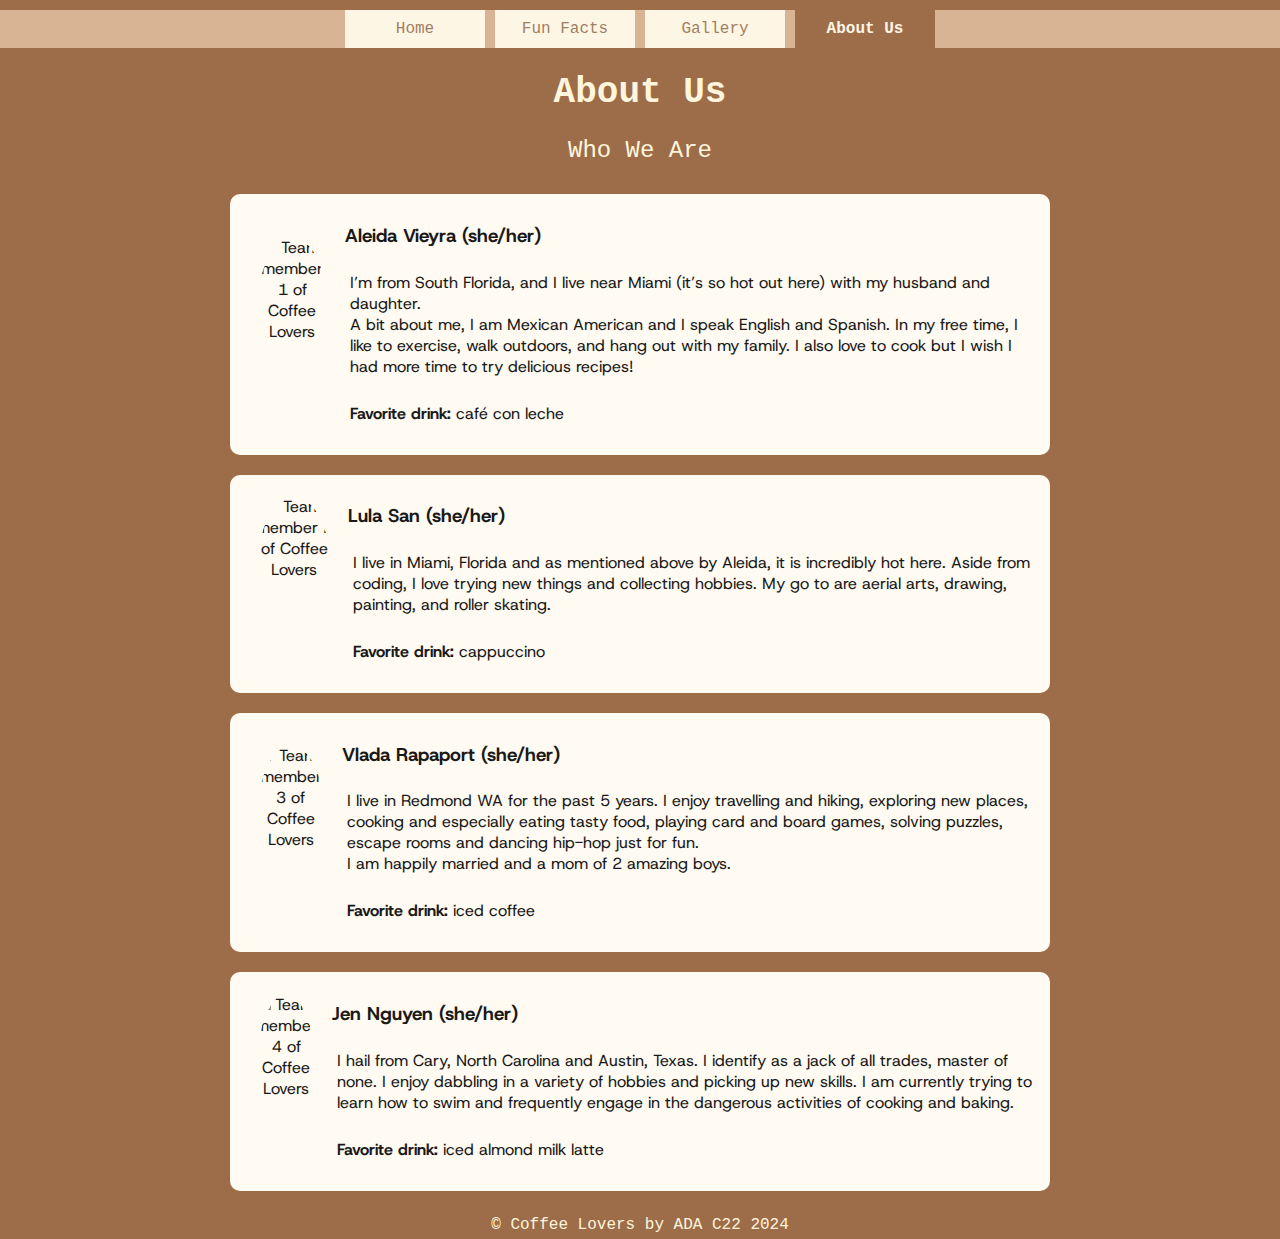
==== pages/about_us.html @ 30fc0765 "updated style for About Us" ====
<!DOCTYPE html>
<html lang="en">
    <head>
        <meta charset="UTF-8">
        <meta http-equiv="X-UA-Compatible" content="IE=edge">
        <meta name="viewport" content="width=device-width, initial-scale=1.0">
        <title>About Us</title>
        <link rel="stylesheet" href="../styles/style.css">
        <link rel="stylesheet" href="../styles/about_us.css">
        <!-- Font -->
        <link rel="preconnect" href="https://fonts.googleapis.com">
        <link rel="preconnect" href="https://fonts.gstatic.com" crossorigin>
        <link href="https://fonts.googleapis.com/css2?family=Host+Grotesk:ital,wght@0,300..800;1,300..800&family=Jost:ital,wght@0,100..900;1,100..900&family=Merriweather:ital,wght@0,300;0,400;0,700;0,900;1,300;1,400;1,700;1,900&family=Overpass:ital,wght@0,100..900;1,100..900&family=Roboto:ital,wght@0,100;0,300;0,400;0,500;0,700;0,900;1,100;1,300;1,400;1,500;1,700;1,900&display=swap" rel="stylesheet">
    </head>
    <body>
        <header>
            <nav>
            <a href="../index.html">Home</a>
            <a href="facts.html">Fun Facts</a>
            <a href="gallery.html">Gallery</a>
            <a href="about_us.html" class="active">About Us</a>
            </nav>
        </header>
        <main>
            <section>
                <h1>About Us</h1>
                <h2>Who We Are</h2>
                <div class="container">
                    <div class="team-member">
                        <img src="../assets/pic_aleida.jpeg" alt="Team member 1 of Coffee Lovers">
                        <div>
                            <h3>Aleida Vieyra (she/her)</h3>
                            <p>I’m from South Florida, and I live near Miami (it’s so hot out here) with my husband and daughter.
                                <br>A bit about me, I am Mexican American and I speak English and Spanish. In my free time, I like to exercise, walk outdoors, and hang out with my family. I also love to cook but I wish I had more time to try delicious recipes!</p>
                            <p><b>Favorite drink:</b> café con leche</p>
                        </div>
                    </div>
                    <div class="team-member">
                        <img src="../assets/pic_lula.jpeg" alt="Team member 2 of Coffee Lovers">
                        <div>
                            <h3>Lula San (she/her)</h3>
                            <p>I live in Miami, Florida and as mentioned above by Aleida, it is incredibly hot here. Aside from coding, I love trying new things and collecting hobbies. My go to are aerial arts, drawing, painting, and roller skating.</p>
                            <p><b>Favorite drink:</b> cappuccino</p>
                        </div>
                    </div>
                    <div class="team-member">
                        <img src="../assets/pic_vlada.jpeg" alt="Team member 3 of Coffee Lovers">
                        <div>
                            <h3>Vlada Rapaport (she/her)</h3>
                            <p>I live in Redmond WA for the past 5 years. I enjoy travelling and hiking, exploring new places, cooking and especially eating tasty food, playing card and board games, solving puzzles, escape rooms and dancing hip-hop just for fun.
                                <br>I am happily married and a mom of 2 amazing boys.</p>
                            <p><b>Favorite drink:</b> iced coffee</p>
                        </div>
                    </div>
                    <div class="team-member">
                        <img src="../assets/pic_jen.jpeg" alt="Team member 4 of Coffee Lovers">
                        <div>
                            <h3>Jen Nguyen (she/her)</h3>
                            <p>I hail from Cary, North Carolina and Austin, Texas. I identify as a jack of all trades, master of none. I enjoy dabbling in a variety of hobbies and picking up new skills. I am currently trying to learn how to swim and frequently engage in the dangerous activities of cooking and baking.</p>
                            <p><b>Favorite drink:</b> iced almond milk latte</p>
                        </div>
                    </div>
                </div>
            </section>
        </main>
        <footer>
            &copy; Coffee Lovers by ADA C22 2024
        </footer>
    </body>
</html>
---- styles/style.css ----
html {
    text-align: center;
}
---- styles/about_us.css ----
html {
    background-color: #9D6D49;
    font-family: Courier;
    color: #FEF5DC;
}

body {
    margin: 0px;
}

header {
    background-color: #D8B494;
    width: 100%;
}

header a:hover {
    background-color: #D8B494;
}

nav {
    display: flex;
    justify-content: center;
    margin-top: 10px;
}

nav a {
    margin: 0 5px;
    padding: 10px 20px;
    text-decoration: none;
    color: #9F7F63;
    background-color: #FEF6E5;
    width: 100px;
}

nav a:hover{
    background-color: #9D6D49;
    color: #FEF6E5;
}

nav a.active {
    background-color: #9D6D49;
    color: #FEF6E5;
    font-weight: 600;
}

h1 {
    font-size: 36px;
    font-weight: 600;
}

h2 {
    font-weight: 300;
}

h3 {
    text-align: left;
}

.container {
    font-family: "Host Grotesk";
    display: flex;
    flex-direction: column;
    align-items: center;
    justify-content: center;
    color: #1A1917;
    margin: 15px auto;
    max-width: 1000px;
}

.team-member img {
    margin-left: 15px;
    margin-right: 15px;
    width: 175px;
    height: 175px;
    border-radius: 50%;
}

.team-member div {
    text-align: left;
}

.team-member p {
    padding: 5px;
}

.team-member {
    display: flex;
    align-items: center;
    margin: 10px;
    max-width: 800px;
    background-color: #FFFBF3;
    border-radius: 10px;
    padding: 10px;
}

footer {
    margin-bottom: 5px;
}
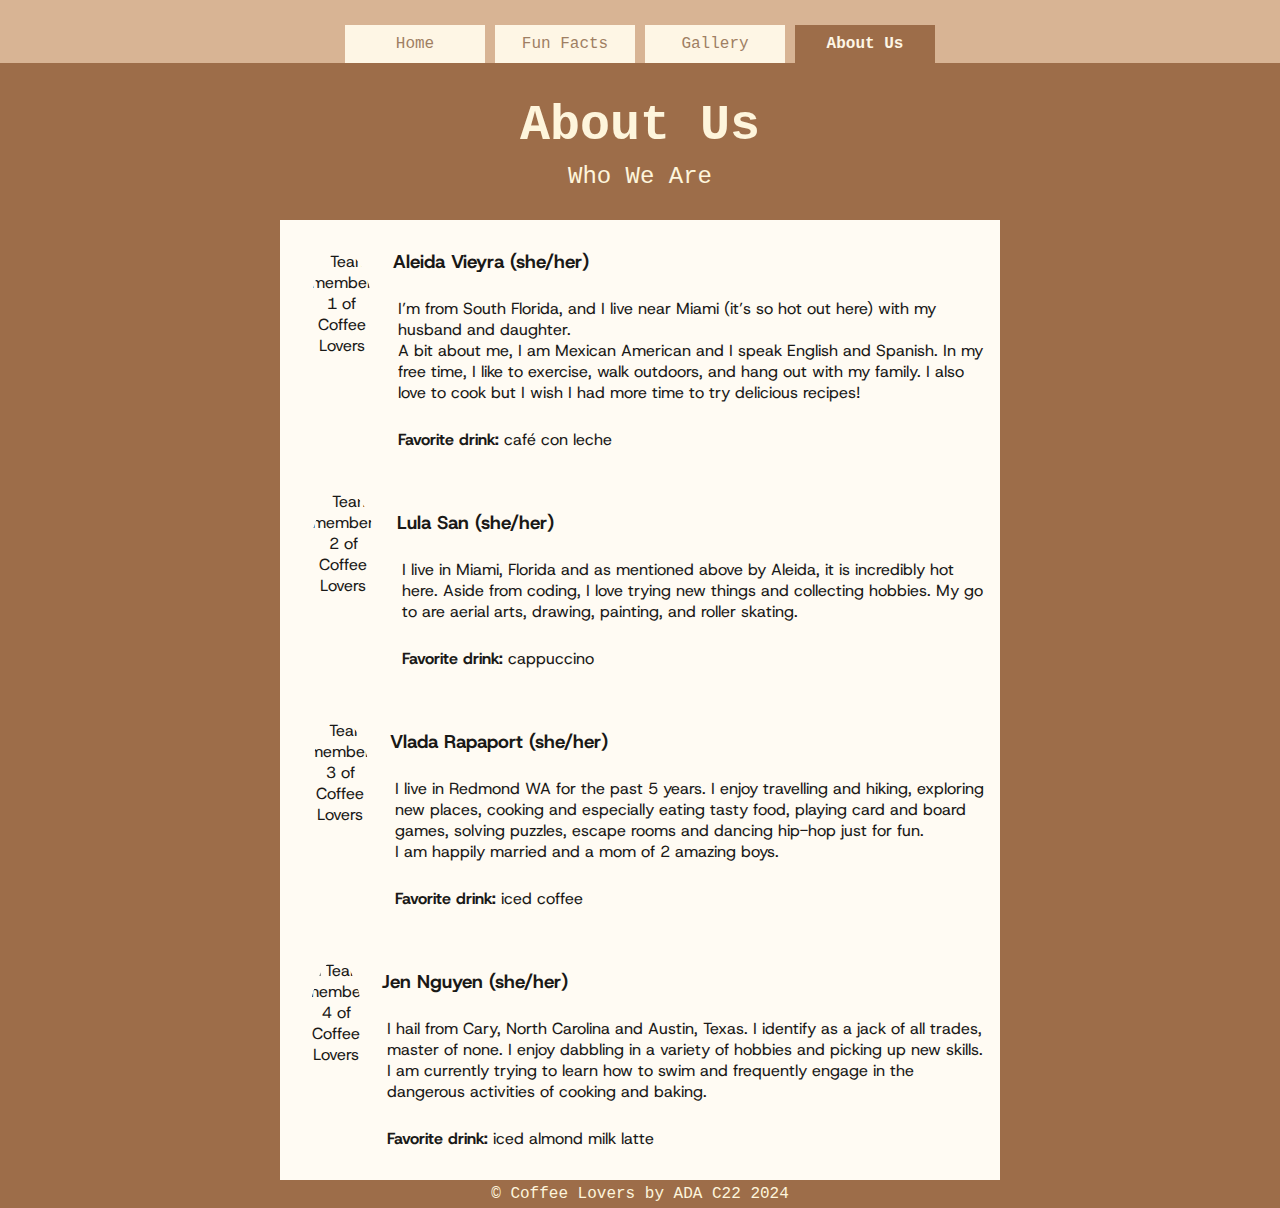
==== commit 566e798b: "updated About Us to more closely follow mockup" ====
--- a/pages/about_us.html
+++ b/pages/about_us.html
@@ -10,10 +10,7 @@
         <!-- Font -->
         <link rel="preconnect" href="https://fonts.googleapis.com">
         <link rel="preconnect" href="https://fonts.gstatic.com" crossorigin>
-        <link href="https://fonts.googleapis.com/css2?family=Host+Grotesk:ital,wght@0,300..800;1,300..800&family=Jost:ital,wght@0,100..900;1,100..900&family=Merriweather:ital,wght@0,300;0,400;0,700;0,900;1,300;1,400;1,700;1,900&family=Overpass:ital,wght@0,100..900;1,100..900&family=Roboto:ital,wght@0,100;0,300;0,400;0,500;0,700;0,900;1,100;1,300;1,400;1,500;1,700;1,900&display=swap" rel="stylesheet">
-    </head>
-    <body>
-        <header>
+        <link href="https://fonts.googleapis.com/css2?family=Host+Grotesk:ital,wght@0,300..800;1,300..800&family=Manrope:wght@200..800&display=swap" rel="stylesheet">        <header>
             <nav>
             <a href="../index.html">Home</a>
             <a href="facts.html">Fun Facts</a>
--- a/styles/about_us.css
+++ b/styles/about_us.css
@@ -13,14 +13,11 @@
     width: 100%;
 }
 
-header a:hover {
-    background-color: #D8B494;
-}
-
 nav {
     display: flex;
     justify-content: center;
-    margin-top: 10px;
+    padding-top: 25px;
+    color: #D8B494;
 }
 
 nav a {
@@ -44,8 +41,9 @@
 }
 
 h1 {
-    font-size: 36px;
+    font-size: 50px;
     font-weight: 600;
+    margin-bottom: -10px;
 }
 
 h2 {
@@ -64,14 +62,13 @@
     justify-content: center;
     color: #1A1917;
     margin: 15px auto;
-    max-width: 1000px;
 }
 
 .team-member img {
     margin-left: 15px;
     margin-right: 15px;
-    width: 175px;
-    height: 175px;
+    width: 200px;
+    height: 200px;
     border-radius: 50%;
 }
 
@@ -87,9 +84,9 @@
     display: flex;
     align-items: center;
     margin: 10px;
-    max-width: 800px;
+    margin-bottom: -10px;
+    max-width: 700px;
     background-color: #FFFBF3;
-    border-radius: 10px;
     padding: 10px;
 }
 
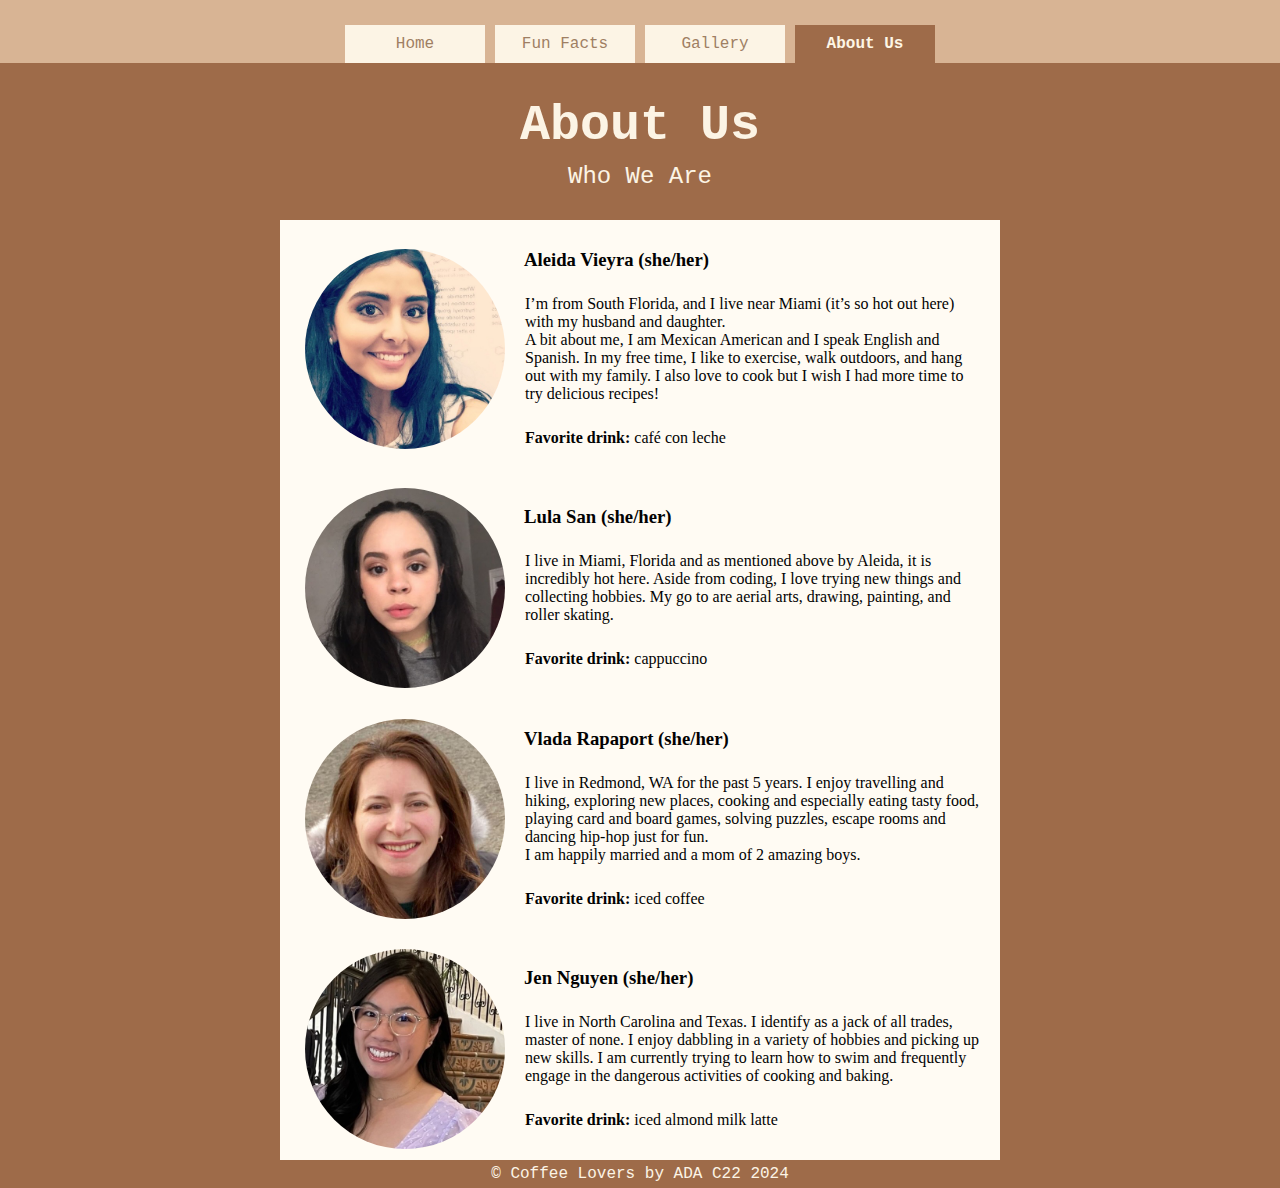
==== commit 23cb8a07: "revamp" ====
--- a/pages/about_us.html
+++ b/pages/about_us.html
@@ -7,15 +7,14 @@
         <title>About Us</title>
         <link rel="stylesheet" href="../styles/style.css">
         <link rel="stylesheet" href="../styles/about_us.css">
-        <!-- Font -->
-        <link rel="preconnect" href="https://fonts.googleapis.com">
-        <link rel="preconnect" href="https://fonts.gstatic.com" crossorigin>
-        <link href="https://fonts.googleapis.com/css2?family=Host+Grotesk:ital,wght@0,300..800;1,300..800&family=Manrope:wght@200..800&display=swap" rel="stylesheet">        <header>
+    </head>
+    <body>
+        <header>
             <nav>
-            <a href="../index.html">Home</a>
-            <a href="facts.html">Fun Facts</a>
-            <a href="gallery.html">Gallery</a>
-            <a href="about_us.html" class="active">About Us</a>
+                <a href="../index.html">Home</a>
+                <a href="facts.html">Fun Facts</a>
+                <a href="gallery.html">Gallery</a>
+                <a href="#" class="active">About Us</a>
             </nav>
         </header>
         <main>
@@ -24,16 +23,17 @@
                 <h2>Who We Are</h2>
                 <div class="container">
                     <div class="team-member">
-                        <img src="../assets/pic_aleida.jpeg" alt="Team member 1 of Coffee Lovers">
+                        <img src="../images/pic_aleida.jpeg" alt="Team member 1 of Coffee Lovers">
                         <div>
                             <h3>Aleida Vieyra (she/her)</h3>
                             <p>I’m from South Florida, and I live near Miami (it’s so hot out here) with my husband and daughter.
-                                <br>A bit about me, I am Mexican American and I speak English and Spanish. In my free time, I like to exercise, walk outdoors, and hang out with my family. I also love to cook but I wish I had more time to try delicious recipes!</p>
+                                <br>A bit about me, I am Mexican American and I speak English and Spanish. In my free time, I like to exercise, walk outdoors, and hang out with my family. I also love to cook but I wish I had more time to try delicious recipes!
+                            </p>
                             <p><b>Favorite drink:</b> café con leche</p>
                         </div>
                     </div>
                     <div class="team-member">
-                        <img src="../assets/pic_lula.jpeg" alt="Team member 2 of Coffee Lovers">
+                        <img src="../images/pic_lula.jpeg" alt="Team member 2 of Coffee Lovers">
                         <div>
                             <h3>Lula San (she/her)</h3>
                             <p>I live in Miami, Florida and as mentioned above by Aleida, it is incredibly hot here. Aside from coding, I love trying new things and collecting hobbies. My go to are aerial arts, drawing, painting, and roller skating.</p>
@@ -41,19 +41,20 @@
                         </div>
                     </div>
                     <div class="team-member">
-                        <img src="../assets/pic_vlada.jpeg" alt="Team member 3 of Coffee Lovers">
+                        <img src="../images/pic_vlada.jpeg" alt="Team member 3 of Coffee Lovers">
                         <div>
                             <h3>Vlada Rapaport (she/her)</h3>
-                            <p>I live in Redmond WA for the past 5 years. I enjoy travelling and hiking, exploring new places, cooking and especially eating tasty food, playing card and board games, solving puzzles, escape rooms and dancing hip-hop just for fun.
-                                <br>I am happily married and a mom of 2 amazing boys.</p>
+                            <p>I live in Redmond, WA for the past 5 years. I enjoy travelling and hiking, exploring new places, cooking and especially eating tasty food, playing card and board games, solving puzzles, escape rooms and dancing hip-hop just for fun.
+                                <br>I am happily married and a mom of 2 amazing boys.
+                            </p>
                             <p><b>Favorite drink:</b> iced coffee</p>
                         </div>
                     </div>
                     <div class="team-member">
-                        <img src="../assets/pic_jen.jpeg" alt="Team member 4 of Coffee Lovers">
+                        <img src="../images/pic_jen.jpeg" alt="Team member 4 of Coffee Lovers">
                         <div>
                             <h3>Jen Nguyen (she/her)</h3>
-                            <p>I hail from Cary, North Carolina and Austin, Texas. I identify as a jack of all trades, master of none. I enjoy dabbling in a variety of hobbies and picking up new skills. I am currently trying to learn how to swim and frequently engage in the dangerous activities of cooking and baking.</p>
+                            <p>I live in North Carolina and Texas. I identify as a jack of all trades, master of none. I enjoy dabbling in a variety of hobbies and picking up new skills. I am currently trying to learn how to swim and frequently engage in the dangerous activities of cooking and baking.</p>
                             <p><b>Favorite drink:</b> iced almond milk latte</p>
                         </div>
                     </div>
--- a/styles/style.css
+++ b/styles/style.css
@@ -1,3 +1,62 @@
 html {
     text-align: center;
-}+    background-color: #9E6B49;
+    font-family: "Courier", sans-serif;
+    color: #FCF4E5;
+    margin: 0;
+}
+
+body {
+    margin: 0;
+}
+
+header {
+    background-color: #D8B494;
+    width: 100%;
+}
+
+nav {
+    display: flex;
+    justify-content: center;
+    padding-top: 25px;
+}
+
+nav a {
+    margin: 0 5px;
+    padding: 10px 20px;
+    text-decoration: none;
+    color: #9F7F63;
+    background-color: #FCF4E5;
+    width: 100px;
+    text-align: center;
+}
+
+nav a:hover {
+    background-color: #9E6B49;
+    color: #FEF6E5;
+}
+
+nav a.active {
+    background-color: #9E6B49;
+    color: #FEF6E5;
+    font-weight: 600;
+}
+
+h1 {
+    font-size: 50px;
+    font-weight: 600;
+    margin-bottom: -10px;
+}
+
+h2 {
+    font-weight: 300;
+}
+
+h3 {
+    padding-left: 4px;
+    text-align: left;
+}
+
+/* footer {
+    margin-bottom: 5px;
+} */--- a/styles/about_us.css
+++ b/styles/about_us.css
@@ -1,66 +1,10 @@
-html {
-    background-color: #9D6D49;
-    font-family: Courier;
-    color: #FEF5DC;
-}
-
-body {
-    margin: 0px;
-}
-
-header {
-    background-color: #D8B494;
-    width: 100%;
-}
-
-nav {
-    display: flex;
-    justify-content: center;
-    padding-top: 25px;
-    color: #D8B494;
-}
-
-nav a {
-    margin: 0 5px;
-    padding: 10px 20px;
-    text-decoration: none;
-    color: #9F7F63;
-    background-color: #FEF6E5;
-    width: 100px;
-}
-
-nav a:hover{
-    background-color: #9D6D49;
-    color: #FEF6E5;
-}
-
-nav a.active {
-    background-color: #9D6D49;
-    color: #FEF6E5;
-    font-weight: 600;
-}
-
-h1 {
-    font-size: 50px;
-    font-weight: 600;
-    margin-bottom: -10px;
-}
-
-h2 {
-    font-weight: 300;
-}
-
-h3 {
-    text-align: left;
-}
-
 .container {
-    font-family: "Host Grotesk";
+    font-family: "Avenir";
     display: flex;
     flex-direction: column;
     align-items: center;
     justify-content: center;
-    color: #1A1917;
+    color: #020202;
     margin: 15px auto;
 }
 
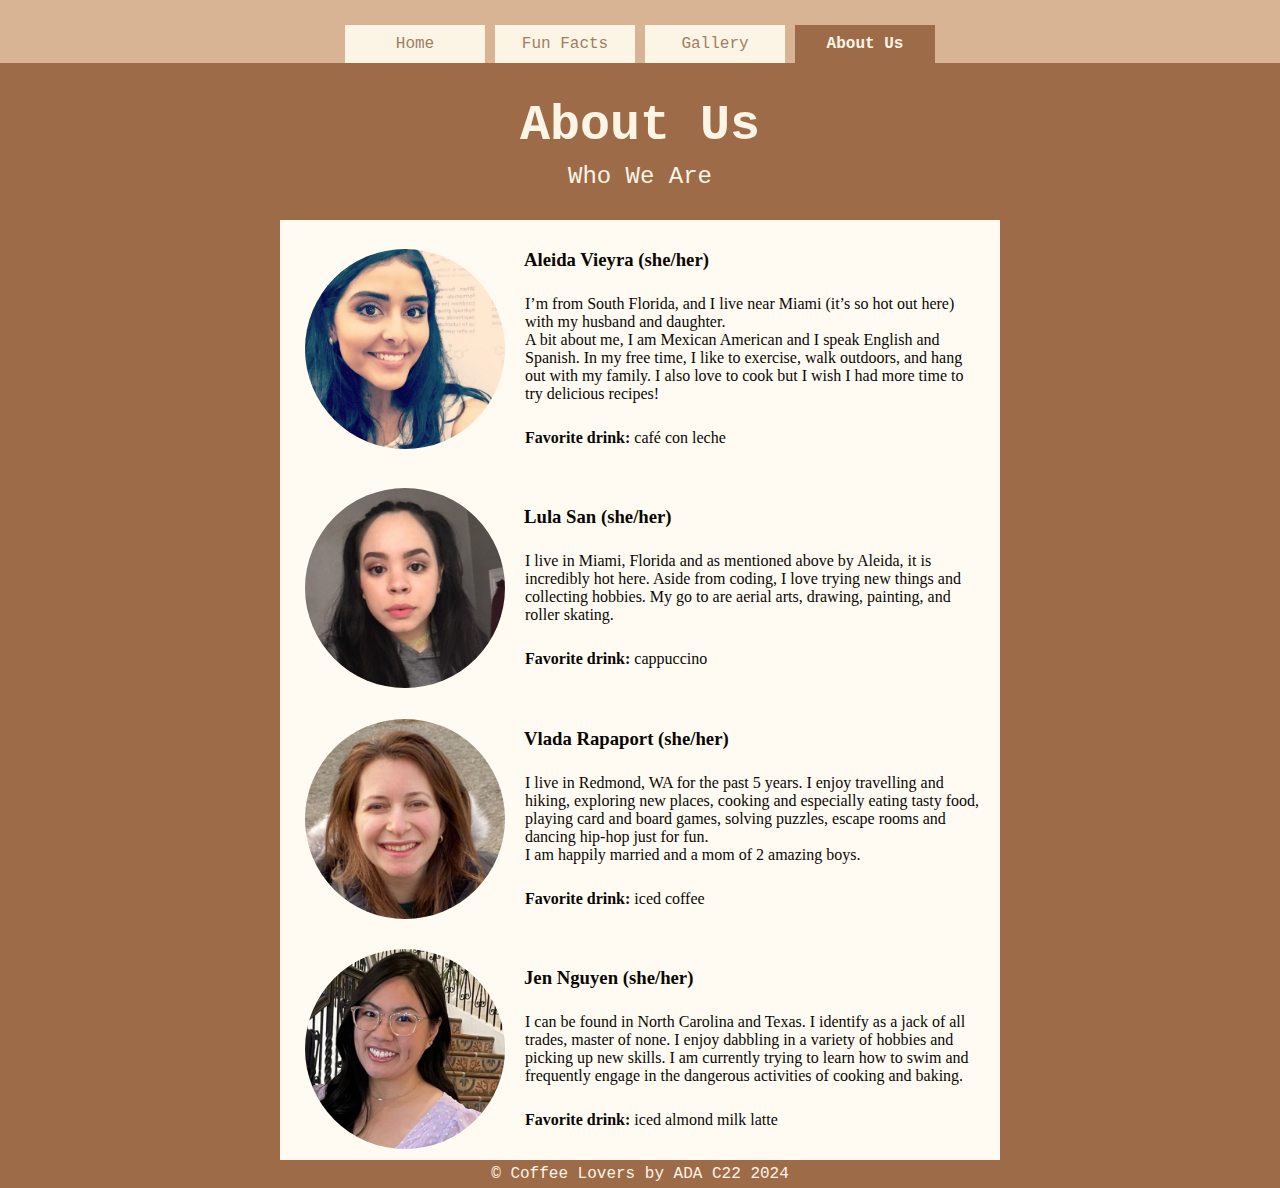
==== commit 98588529: "color update for About Us" ====
--- a/pages/about_us.html
+++ b/pages/about_us.html
@@ -54,7 +54,7 @@
                         <img src="../images/pic_jen.jpeg" alt="Team member 4 of Coffee Lovers">
                         <div>
                             <h3>Jen Nguyen (she/her)</h3>
-                            <p>I live in North Carolina and Texas. I identify as a jack of all trades, master of none. I enjoy dabbling in a variety of hobbies and picking up new skills. I am currently trying to learn how to swim and frequently engage in the dangerous activities of cooking and baking.</p>
+                            <p>I can be found in North Carolina and Texas. I identify as a jack of all trades, master of none. I enjoy dabbling in a variety of hobbies and picking up new skills. I am currently trying to learn how to swim and frequently engage in the dangerous activities of cooking and baking.</p>
                             <p><b>Favorite drink:</b> iced almond milk latte</p>
                         </div>
                     </div>
--- a/styles/about_us.css
+++ b/styles/about_us.css
@@ -1,10 +1,66 @@
+html {
+    background-color: #9E6B49;
+    font-family: "Courier";
+    color: #FCF4E5;
+}
+
+body {
+    margin: 0px;
+}
+
+header {
+    background-color: #D8B494;
+    width: 100%;
+}
+
+nav {
+    display: flex;
+    justify-content: center;
+    padding-top: 25px;
+}
+
+nav a {
+    margin: 0 5px;
+    padding: 10px 20px;
+    text-decoration: none;
+    color: #9F7F63;
+    background-color: #FCF4E5;
+    width: 100px;
+}
+
+nav a:hover{
+    background-color: #9E6B49;
+    color: #FEF6E5;
+}
+
+nav a.active {
+    background-color: #9E6B49;
+    color: #FEF6E5;
+    font-weight: 600;
+}
+
+h1 {
+    font-size: 50px;
+    font-weight: 600;
+    margin-bottom: -10px;
+}
+
+h2 {
+    font-weight: 300;
+}
+
+h3 {
+    padding-left: 4px;
+    text-align: left;
+}
+
 .container {
     font-family: "Avenir";
     display: flex;
     flex-direction: column;
     align-items: center;
     justify-content: center;
-    color: #020202;
+    color: #0A0704;
     margin: 15px auto;
 }
 
@@ -30,7 +86,7 @@
     margin: 10px;
     margin-bottom: -10px;
     max-width: 700px;
-    background-color: #FFFBF3;
+    background-color: #FFFBF2;
     padding: 10px;
 }
 
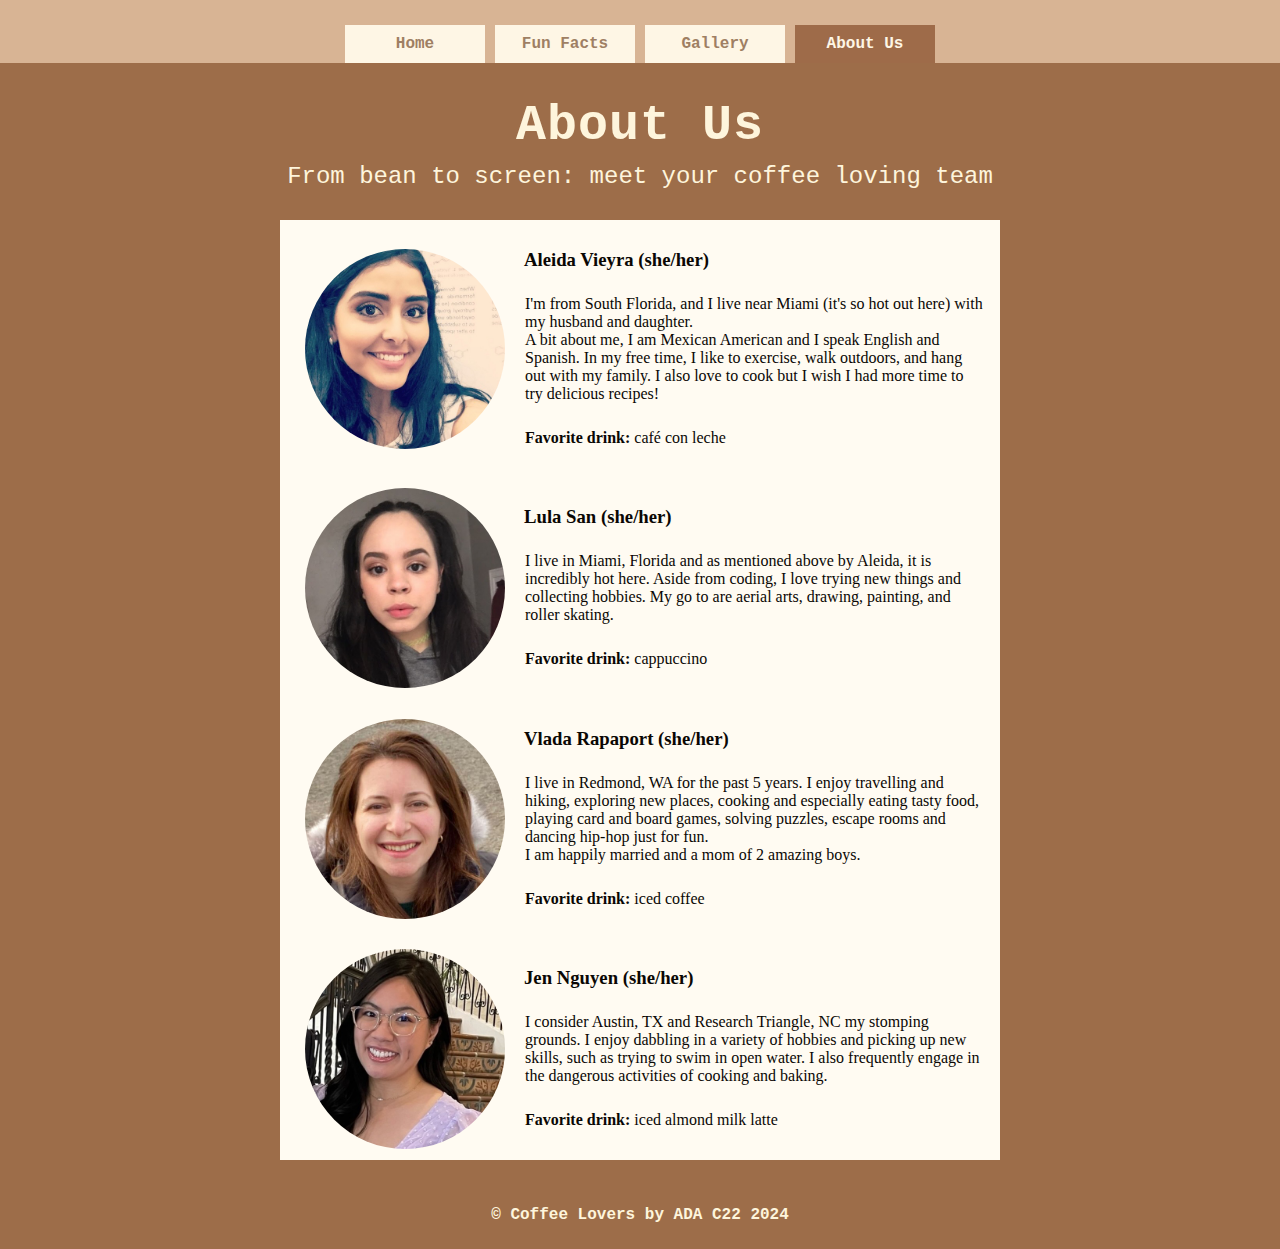
==== commit d896f1f4: "Merge branch 'main' of https://github.com/aleidavi/group-fansite" ====
--- a/pages/about_us.html
+++ b/pages/about_us.html
@@ -20,41 +20,53 @@
         <main>
             <section>
                 <h1>About Us</h1>
-                <h2>Who We Are</h2>
+                <h2>From bean to screen: meet your coffee loving team</h2>
                 <div class="container">
                     <div class="team-member">
-                        <img src="../images/pic_aleida.jpeg" alt="Team member 1 of Coffee Lovers">
+                        <img src="../images/pic_aleida.jpeg" alt="Team member Aleida">
                         <div>
                             <h3>Aleida Vieyra (she/her)</h3>
-                            <p>I’m from South Florida, and I live near Miami (it’s so hot out here) with my husband and daughter.
-                                <br>A bit about me, I am Mexican American and I speak English and Spanish. In my free time, I like to exercise, walk outdoors, and hang out with my family. I also love to cook but I wish I had more time to try delicious recipes!
+                            <p>
+                                I'm from South Florida, and I live near Miami (it's so hot out here) with my husband and daughter.
+                                <br>A bit about me, I am Mexican American and I speak English and Spanish. 
+                                In my free time, I like to exercise, walk outdoors, and hang out with my family. 
+                                I also love to cook but I wish I had more time to try delicious recipes!
                             </p>
                             <p><b>Favorite drink:</b> café con leche</p>
                         </div>
                     </div>
                     <div class="team-member">
-                        <img src="../images/pic_lula.jpeg" alt="Team member 2 of Coffee Lovers">
+                        <img src="../images/pic_lula.jpeg" alt="Team member Lula">
                         <div>
                             <h3>Lula San (she/her)</h3>
-                            <p>I live in Miami, Florida and as mentioned above by Aleida, it is incredibly hot here. Aside from coding, I love trying new things and collecting hobbies. My go to are aerial arts, drawing, painting, and roller skating.</p>
+                            <p>
+                                I live in Miami, Florida and as mentioned above by Aleida, it is incredibly hot here. 
+                                Aside from coding, I love trying new things and collecting hobbies. My go to are aerial arts, drawing, painting, and roller skating.
+                            </p>
                             <p><b>Favorite drink:</b> cappuccino</p>
                         </div>
                     </div>
                     <div class="team-member">
-                        <img src="../images/pic_vlada.jpeg" alt="Team member 3 of Coffee Lovers">
+                        <img src="../images/pic_vlada.jpeg" alt="Team member Vlada">
                         <div>
                             <h3>Vlada Rapaport (she/her)</h3>
-                            <p>I live in Redmond, WA for the past 5 years. I enjoy travelling and hiking, exploring new places, cooking and especially eating tasty food, playing card and board games, solving puzzles, escape rooms and dancing hip-hop just for fun.
+                            <p>
+                                I live in Redmond, WA for the past 5 years. 
+                                I enjoy travelling and hiking, exploring new places, cooking and especially eating tasty food, playing card and board games, solving puzzles, escape rooms and dancing hip-hop just for fun.
                                 <br>I am happily married and a mom of 2 amazing boys.
                             </p>
                             <p><b>Favorite drink:</b> iced coffee</p>
                         </div>
                     </div>
                     <div class="team-member">
-                        <img src="../images/pic_jen.jpeg" alt="Team member 4 of Coffee Lovers">
+                        <img src="../images/pic_jen.jpeg" alt="Team member Jen">
                         <div>
                             <h3>Jen Nguyen (she/her)</h3>
-                            <p>I can be found in North Carolina and Texas. I identify as a jack of all trades, master of none. I enjoy dabbling in a variety of hobbies and picking up new skills. I am currently trying to learn how to swim and frequently engage in the dangerous activities of cooking and baking.</p>
+                            <p>
+                                I consider Austin, TX and Research Triangle, NC my stomping grounds. 
+                                I enjoy dabbling in a variety of hobbies and picking up new skills, such as trying to swim in open water. 
+                                I also frequently engage in the dangerous activities of cooking and baking.
+                            </p>
                             <p><b>Favorite drink:</b> iced almond milk latte</p>
                         </div>
                     </div>
--- a/styles/style.css
+++ b/styles/style.css
@@ -1,17 +1,26 @@
 html {
+    background-color: #9D6D49;
+    font-family: 'Courier New';
+    color: #FEF5DC;
     text-align: center;
-    background-color: #9E6B49;
-    font-family: "Courier", sans-serif;
-    color: #FCF4E5;
-    margin: 0;
+    cursor: url('images/coffee_mu.avif'), auto;
 }
 
 body {
-    margin: 0;
+    margin: 0px;
+}
+
+h1 {
+    font-size: 50px;
+    font-weight: 700;
+    /* color: #F5F5DC; */
+    margin-bottom: 0;
+    letter-spacing: 1px;
 }
 
 header {
     background-color: #D8B494;
+    font-weight: bold;
     width: 100%;
 }
 
@@ -19,6 +28,7 @@
     display: flex;
     justify-content: center;
     padding-top: 25px;
+    color: #D8B494;
 }
 
 nav a {
@@ -26,13 +36,12 @@
     padding: 10px 20px;
     text-decoration: none;
     color: #9F7F63;
-    background-color: #FCF4E5;
+    background-color: #FEF6E5;
     width: 100px;
-    text-align: center;
 }
 
 nav a:hover {
-    background-color: #9E6B49;
+    background-color: #9D6D49;
     color: #FEF6E5;
 }
 
@@ -42,21 +51,9 @@
     font-weight: 600;
 }
 
-h1 {
-    font-size: 50px;
-    font-weight: 600;
-    margin-bottom: -10px;
-}
-
-h2 {
-    font-weight: 300;
-}
-
-h3 {
-    padding-left: 4px;
-    text-align: left;
-}
-
-/* footer {
-    margin-bottom: 5px;
-} */+footer {
+    position: static;
+    margin: 2% 2% 2% 2%;
+    font-weight: bold;
+    border: none;
+}--- a/styles/about_us.css
+++ b/styles/about_us.css
@@ -1,47 +1,4 @@
-html {
-    background-color: #9E6B49;
-    font-family: "Courier";
-    color: #FCF4E5;
-}
-
-body {
-    margin: 0px;
-}
-
-header {
-    background-color: #D8B494;
-    width: 100%;
-}
-
-nav {
-    display: flex;
-    justify-content: center;
-    padding-top: 25px;
-}
-
-nav a {
-    margin: 0 5px;
-    padding: 10px 20px;
-    text-decoration: none;
-    color: #9F7F63;
-    background-color: #FCF4E5;
-    width: 100px;
-}
-
-nav a:hover{
-    background-color: #9E6B49;
-    color: #FEF6E5;
-}
-
-nav a.active {
-    background-color: #9E6B49;
-    color: #FEF6E5;
-    font-weight: 600;
-}
-
 h1 {
-    font-size: 50px;
-    font-weight: 600;
     margin-bottom: -10px;
 }
 
@@ -62,6 +19,7 @@
     justify-content: center;
     color: #0A0704;
     margin: 15px auto;
+    padding-bottom: 30px;
 }
 
 .team-member img {
@@ -88,8 +46,4 @@
     max-width: 700px;
     background-color: #FFFBF2;
     padding: 10px;
-}
-
-footer {
-    margin-bottom: 5px;
 }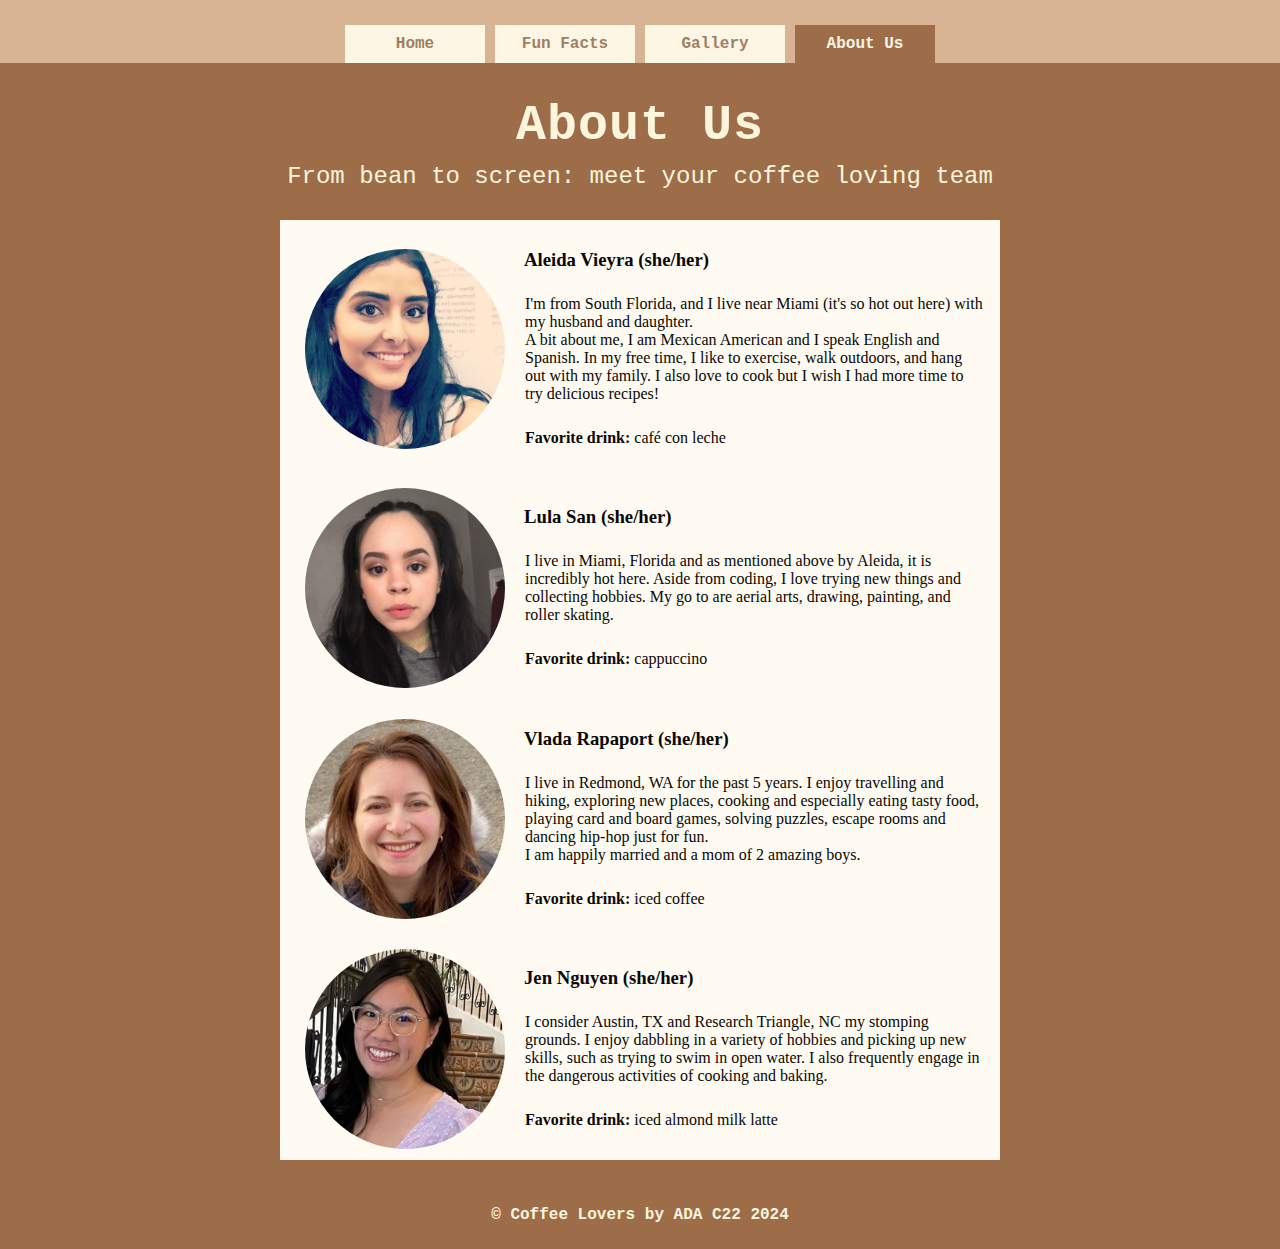
==== commit 78f4ab5c: "added favicon of logo" ====
--- a/pages/about_us.html
+++ b/pages/about_us.html
@@ -7,6 +7,7 @@
         <title>About Us</title>
         <link rel="stylesheet" href="../styles/style.css">
         <link rel="stylesheet" href="../styles/about_us.css">
+        <link rel="icon" type="image/x-icon" href="../images/logo.gif">
     </head>
     <body>
         <header>
--- a/styles/style.css
+++ b/styles/style.css
@@ -3,25 +3,6 @@
     font-family: 'Courier New';
     color: #FEF5DC;
     text-align: center;
-    cursor: url('images/coffee_mu.avif'), auto;
-}
-
-body {
-    margin: 0px;
-}
-
-h1 {
-    font-size: 50px;
-    font-weight: 700;
-    /* color: #F5F5DC; */
-    margin-bottom: 0;
-    letter-spacing: 1px;
-}
-
-header {
-    background-color: #D8B494;
-    font-weight: bold;
-    width: 100%;
 }
 
 nav {
@@ -46,10 +27,35 @@
 }
 
 nav a.active {
-    background-color: #9E6B49;
+    background-color: #9D6D49;
     color: #FEF6E5;
     font-weight: 600;
 }
+
+body {
+    margin: 0px;
+}
+
+#logo {
+    width: 15%;
+    margin-bottom: 0%;
+    margin-top: 0%;
+}
+
+h1 {
+    font-size: 50px;
+    font-weight: 700;
+    margin-bottom: 0;
+    letter-spacing: 1px;
+}
+
+header {
+    background-color: #D8B494;
+    font-weight: bold;
+    width: 100%;
+}
+
+
 
 footer {
     position: static;
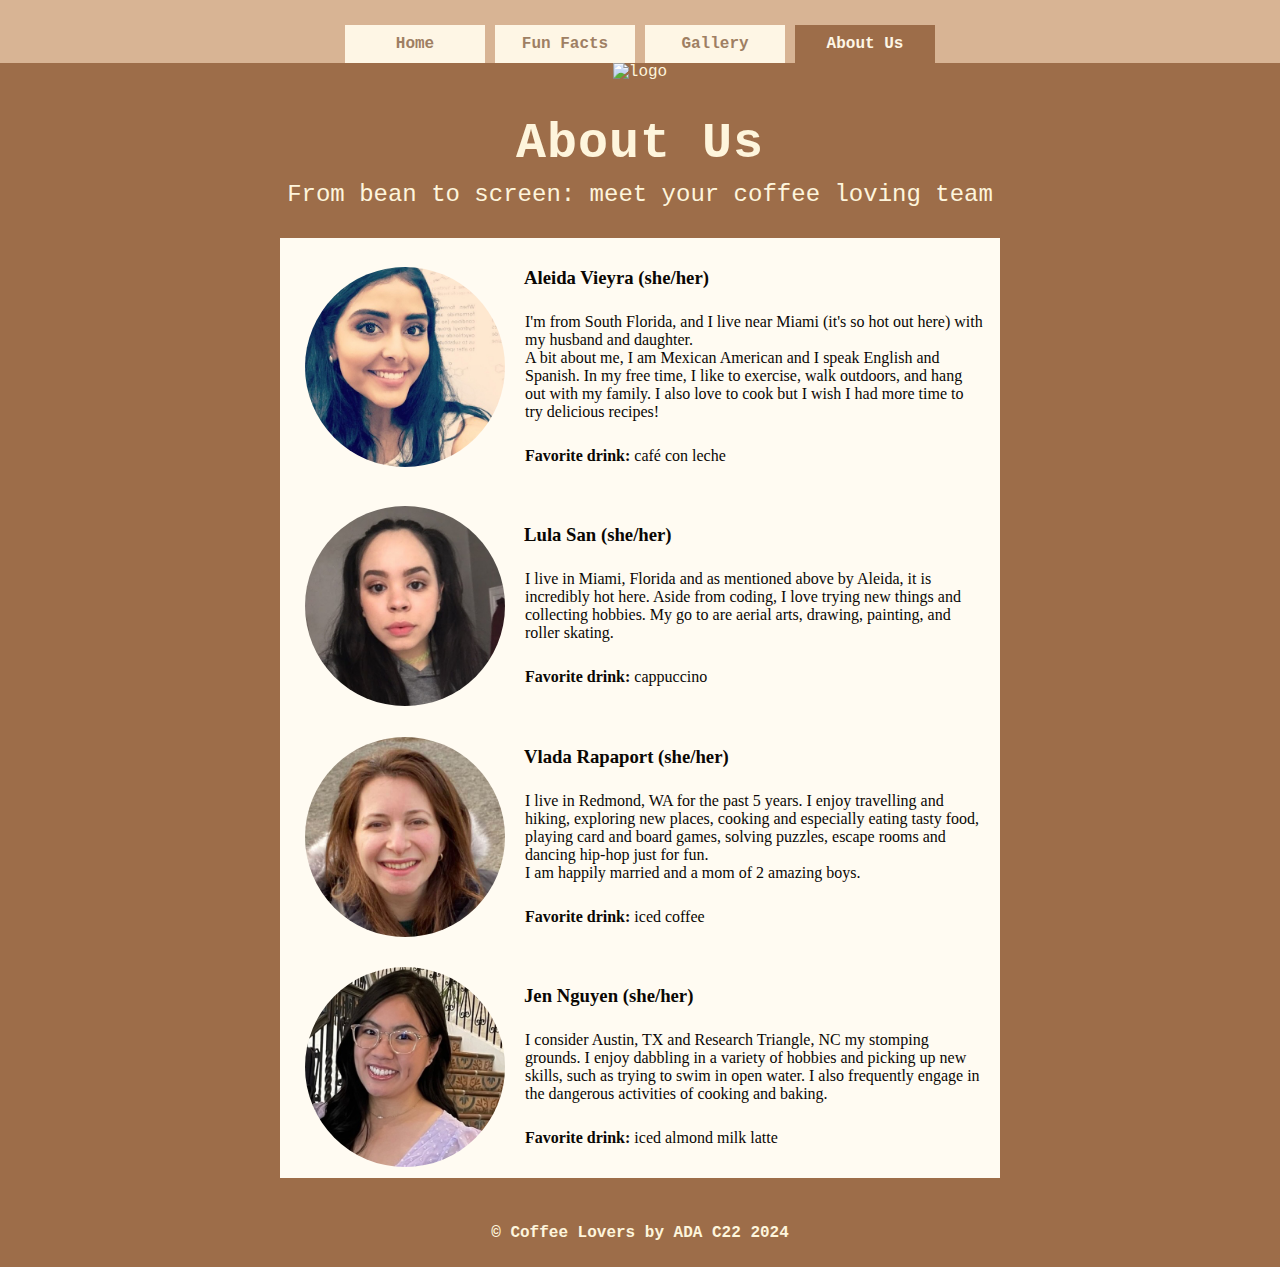
==== commit f3dc4ea5: "added logo to about_us" ====
--- a/pages/about_us.html
+++ b/pages/about_us.html
@@ -20,6 +20,9 @@
         </header>
         <main>
             <section>
+                <div class="logo">
+                    <img src="../images/logo.gif" alt="logo"></a>
+                </div>
                 <h1>About Us</h1>
                 <h2>From bean to screen: meet your coffee loving team</h2>
                 <div class="container">
--- a/styles/about_us.css
+++ b/styles/about_us.css
@@ -46,4 +46,9 @@
     max-width: 700px;
     background-color: #FFFBF2;
     padding: 10px;
+}
+
+.logo img {
+    width: 15%;
+    margin-bottom: -40px;
 }